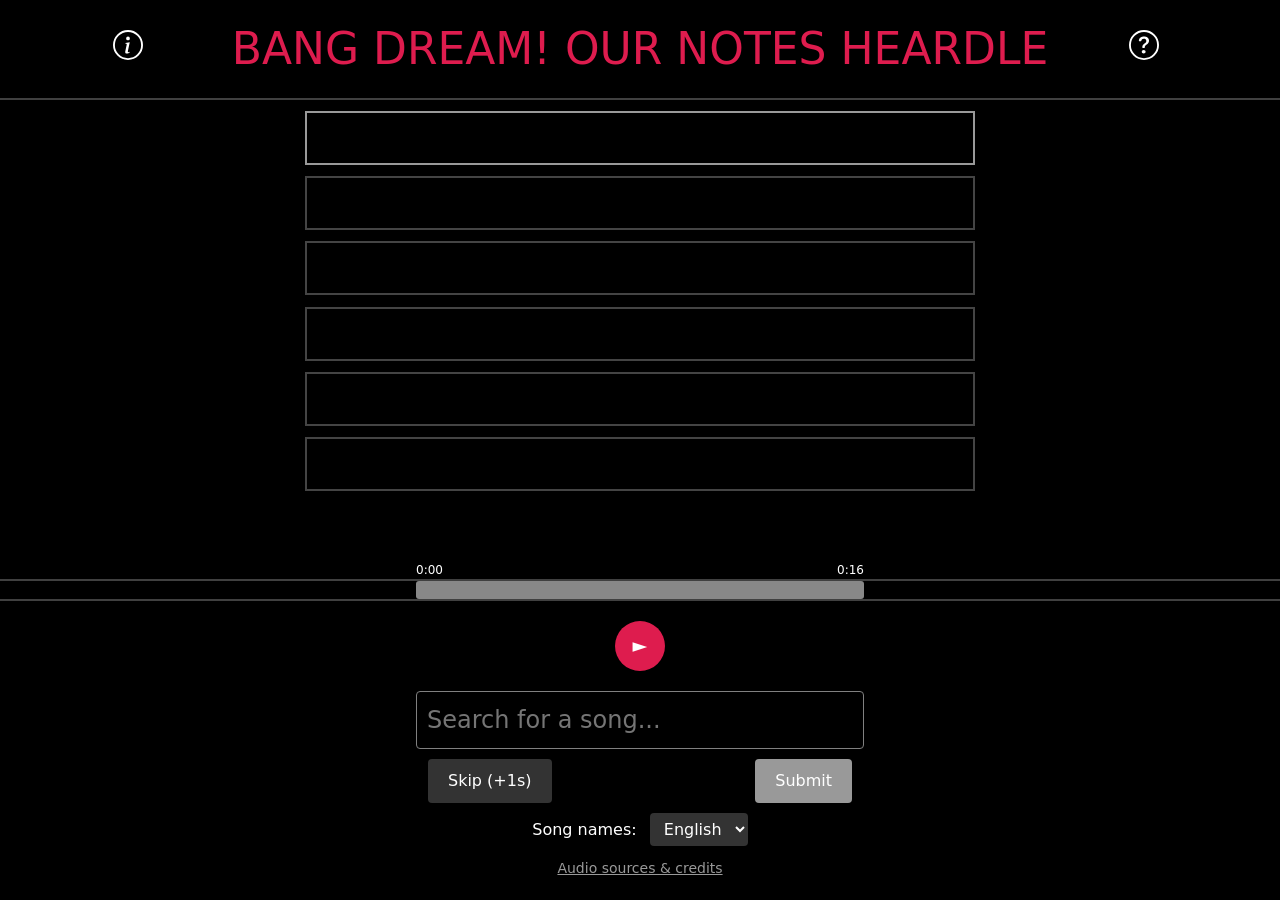
==== index.html @ afee625b "feat: initial" ====
<!DOCTYPE html>
<html lang="en">
<head>
    <meta charset="UTF-8">
    <link href="https://cdn.jsdelivr.net/npm/bootstrap@5.3.0/dist/css/bootstrap.min.css" rel="stylesheet">
    <!-- Add Bootstrap Icons CSS -->
    <link rel="stylesheet" href="https://cdn.jsdelivr.net/npm/bootstrap-icons@1.13.1/font/bootstrap-icons.min.css">
    <title>BanG Dream! Our Notes Heardle</title>
    <link rel="stylesheet" href="css/style.css">
</head>
<body>
<div class="site-header">
    <nav class="navbar navbar-expand navbar-dark bg-black">
        <div class="container-fluid">
            <div class="collapse navbar-collapse" id="navbarNav">
                <ul class="navbar-nav mx-auto">
                    <li class="nav-item navbig">
                        <a href="#" class="btn me-2 mb-2 popup-link"
                           data-bs-toggle="modal"
                           data-bs-target="#customModal"
                           data-popup-title="About"
                           data-popup-content='<p class="modal-inner"> A Heardle game for BanG Dream! Our Notes songs, covering all originals and covers from MyGO!!!!!, Ave Mujica, Mugendai MewType, millsage, and Ikka Dumb Rock!. The song list updates automatically as the game receives new tracks. Made by thesuperRL. <br><br> Have questions or bugs? DM thesuperRL on Discord. </p>'>
                            <svg xmlns="http://www.w3.org/2000/svg" width="30" height="30" fill="white"
                                 class="bi bi-info-circle" viewBox="0 0 16 16">
                                <path d="M8 15A7 7 0 1 1 8 1a7 7 0 0 1 0 14m0 1A8 8 0 1 0 8 0a8 8 0 0 0 0 16"/>
                                <path d="m8.93 6.588-2.29.287-.082.38.45.083c.294.07.352.176.288.469l-.738 3.468c-.194.897.105 1.319.808 1.319.545 0 1.178-.252 1.465-.598l.088-.416c-.2.176-.492.246-.686.246-.275 0-.375-.193-.304-.533zM9 4.5a1 1 0 1 1-2 0 1 1 0 0 1 2 0"/>
                            </svg>
                        </a>
                    </li>
                    <li class="nav-item navbig">
                        <a class="nav-link text-center nav-title" href="#">BANG DREAM! OUR NOTES HEARDLE</a>
                    </li>
                    <li class="nav-item navbig">
                        <a href="#" class="btn me-2 mb-2 popup-link"
                           data-bs-toggle="modal"
                           data-bs-target="#customModal"
                           data-popup-title="How to Play?"
                           data-popup-content='<p class="modal-inner"> Listen to the intro, then find the correct BanG Dream! Our Notes song in the list. <br><br> Skipped or incorrect attempts unlock more of the intro. <br><br> Answer in as few tries as possible and share your score! <br><br> Note: If the song does not play on the first click of the play button, try again. </p>'>
                            <svg xmlns="http://www.w3.org/2000/svg" width="30" height="30" fill="white"
                                 class="bi bi-question-circle" viewBox="0 0 16 16">
                                <path d="M8 15A7 7 0 1 1 8 1a7 7 0 0 1 0 14m0 1A8 8 0 1 0 8 0a8 8 0 0 0 0 16"/>
                                <path d="M5.255 5.786a.237.237 0 0 0 .241.247h.825c.138 0 .248-.113.266-.25.09-.656.54-1.134 1.342-1.134.686 0 1.314.343 1.314 1.168 0 .635-.374.927-.965 1.371-.673.489-1.206 1.06-1.168 1.987l.003.217a.25.25 0 0 0 .25.246h.811a.25.25 0 0 0 .25-.25v-.105c0-.718.273-.927 1.01-1.486.609-.463 1.244-.977 1.244-2.056 0-1.511-1.276-2.241-2.673-2.241-1.267 0-2.655.59-2.75 2.286m1.557 5.763c0 .533.425.927 1.01.927.609 0 1.028-.394 1.028-.927 0-.552-.42-.94-1.029-.94-.584 0-1.009.388-1.009.94"/>
                            </svg>
                        </a>
                    </li>
                </ul>
            </div>
        </div>
    </nav>
    <hr class="divider">
</div>

<main class="container nopad">
    <div class="container justify-content-center text-center">
        <div class="row mx-auto midrow">
            <div class="col-sm col-sm-middle-guessed d-flex align-items-center justify-content-center" id="guess1">
                <br>
            </div>
        </div>
        <div class="row mx-auto midrow">
            <div class="col-sm col-sm-middle d-flex align-items-center justify-content-center" id="guess2">
                <br>
            </div>
        </div>
        <div class="row mx-auto midrow">
            <div class="col-sm col-sm-middle d-flex align-items-center justify-content-center" id="guess3">
                <br>
            </div>
        </div>
        <div class="row mx-auto midrow">
            <div class="col-sm col-sm-middle d-flex align-items-center justify-content-center" id="guess4">
                <br>
            </div>
        </div>
        <div class="row mx-auto midrow">
            <div class="col-sm col-sm-middle d-flex align-items-center justify-content-center" id="guess5">
                <br>
            </div>
        </div>
        <div class="row mx-auto midrow">
            <div class="col-sm col-sm-middle d-flex align-items-center justify-content-center" id="guess6">
                <br>
            </div>
        </div>
    </div>
</main>

<footer class="text-center">
    <div class="play-btn-container">
        <div class="time-display">
            <span id="currentTime">0:00</span>
            <span id="duration">0:16</span>
        </div>
    </div>
    <hr class="divider">
    <div class="play-btn-container">
        <div class="progress-container">
            <div class="progress">
                <div id="progressBar" class="progress-bar" role="progressbar"></div>
            </div>
        </div>
    </div>
    <hr class="divider">
    <div class="text-center footerdiv">
        <div class="search-container">
            <div class="play-btn-container">
                <div class="controls">
                    <button class="btn btn-play" id="btnPlay">&#9658;</button>
                </div>
            </div>
            <input type="text" id="search-input" placeholder="Search for a song...">
            <div id="suggestions"></div>
            <div class="container justify-content-center text-center">
                <div class="row">
                    <div class="col-sm text-start">
                        <button id="skip-btn">Skip (+1s)</button>
                    </div>
                    <div class="col-sm text-end">
                        <button id="submit-btn" disabled>Submit</button>
                    </div>
                </div>
            </div>
            <div class="container justify-content-center text-center">
                <label for="lang-select" id="lang-label">Song names:</label>
                <select id="lang-select">
                    <option value="en">English</option>
                    <option value="ja">日本語</option>
                </select>
            </div>
            <div class="container justify-content-center text-center">
                <a id="credits-link" href="credits.html">Audio sources &amp; credits</a>
            </div>
        </div>
    </div>
</footer>

<!-- Bootstrap Modal -->
<div class="modal fade" id="customModal" tabindex="-1" aria-labelledby="customModalLabel" aria-hidden="true">
    <div class="modal-dialog">
        <div class="modal-content custom-modal-content">
            <div class="modal-header custom-modal-header">
                <h5 class="modal-title text-center w-100" id="customModalLabel">Modal Title</h5>
                <button type="button" class="btn-close" data-bs-dismiss="modal" aria-label="Close"></button>
            </div>
            <div class="modal-body custom-modal-body" id="customModalBody">
                Modal content will appear here...
            </div>
        </div>
    </div>
</div>

<div id="endOverlay"></div>
<div id="endPopup"></div>

<!-- Latest compiled JavaScript -->
<script src="https://cdn.jsdelivr.net/npm/bootstrap@5.3.0/dist/js/bootstrap.bundle.min.js"></script>
<script src="js/main.js"></script>
</body>
</html>
---- css/style.css ----
:root {
    /* BanG Dream! brand pink, as used on the official sites */
    --bd-pink: #de1c4e;
    --bd-pink-dark: #b5133e;
}

/* The page is exactly one viewport tall: header and footer always visible,
   and the guess rows are the only thing that can scroll. */
body {
    background-color: black;
    height: 100vh;
    overflow: hidden;
    margin: 0;
    display: grid;
    grid-template-rows: auto 1fr auto;
}

main {
    min-height: 0; /* lets the 1fr row shrink instead of pushing the footer off */
    overflow-y: auto;
}

.site-header,
footer {
    background-color: black;
}

.nav-title {
    white-space: nowrap;
    font-size: clamp(13px, 3.6vw, 44px);
    color: var(--bd-pink) !important;
}

.navcontainer {
    background-color: black;
}

.navbig {
    font-size: 300%;
    display: flex;
    align-items: center;
    padding-left: 30px;
    padding-right: 30px;
}

/* Phone widths: the 30px gutters alone would push the one-line title off screen. */
@media (max-width: 600px) {
    .navbig {
        padding-left: 2px;
        padding-right: 2px;
    }

    .navbig .popup-link {
        padding: 0;
        margin-right: 0 !important;
    }
}

.footerdiv {
    /* Content-sized: a fixed height spilled the language picker and credits
       link past the pinned footer. */
    margin: 0px;
    padding: 20px 0;
    color: white;
}

hr {
    border-width: 10px;
    margin: 0px;
    padding: 0px;
}

.midrow {
    width: 60%;
    justify-content: center;
    margin: 1%;
    font-size: 14px;
    height: 54px;
}

.col-sm-middle {
    padding: 8px;
    background-color: black;
    border-style: solid;
    border-width: 2px;
    border-color: #444444;
    color: #999999;
    height: 100%;
}

.col-sm-middle-guessed {
    padding: 8px;
    background-color: black;
    border-style: solid;
    border-width: 2px;
    border-color: #999999;
    color: #999999;
    height: 100%;
}

.search-container {
    position: relative;
    width: 35%;
    margin: auto;
}

#search-input {
    width: 100%;
    padding: 10px;
    font-size: 24px;
    border: 1px solid grey;
    border-radius: 4px;
    box-sizing: border-box;
    margin-bottom: 10px;
    background-color: black;
    color: #999999;
}

#suggestions {
    position: absolute;
    width: 100%;
    max-height: 200px;
    overflow-y: auto;
    border: 1px solid black;
    border-bottom: none;
    border-radius: 4px 4px 0 0;
    background: black;
    z-index: 1000;
    display: none;
    bottom: 100%; /* Positions above the input */
    margin-bottom: -1px; /* Aligns border with input */
    box-shadow: 0 -2px 5px rgba(0, 0, 0, 0.1);
}

.suggestion-item {
    padding: 10px;
    cursor: pointer;
}

.suggestion-item:hover {
    background-color: #333333;
}

#submit-btn {
    padding: 10px 20px;
    background-color: var(--bd-pink);
    color: white;
    border: none;
    border-radius: 4px;
    cursor: pointer;
    font-size: 16px;
    transition: background-color 0.3s;
}

#share-btn {
    padding: 10px 20px;
    background-color: var(--bd-pink);
    color: white;
    border: none;
    border-radius: 4px;
    cursor: pointer;
    font-size: 16px;
    transition: background-color 0.3s;
}

#skip-btn {
    padding: 10px 20px;
    background-color: #333333;
    color: white;
    border: none;
    border-radius: 4px;
    cursor: pointer;
    font-size: 16px;
    transition: background-color 0.3s;
}

#endless-btn {
    padding: 10px 20px;
    background-color: #999999;
    color: white;
    border: none;
    border-radius: 4px;
    cursor: pointer;
    font-size: 16px;
    transition: background-color 0.3s;
}

#lang-label {
    color: white;
    font-size: 16px;
    margin: 10px 8px 0 0;
}

#lang-select {
    padding: 6px 10px;
    background-color: #333333;
    color: white;
    border: none;
    border-radius: 4px;
    cursor: pointer;
    font-size: 16px;
    margin-top: 10px;
}

#credits-link {
    display: inline-block;
    color: #999999;
    font-size: 14px;
    margin-top: 12px;
}

#unclosablePopup a {
    color: var(--bd-pink);
}

#end-video {
    margin: 10px 0;
    border-radius: 4px;
}

.credits-intro {
    color: #cccccc;
    font-size: 14px;
    margin: 20px 0;
}

.credits-table a {
    color: var(--bd-pink);
}

#submit-btn:hover:not(:disabled) {
    background-color: var(--bd-pink-dark);
}

#submit-btn:disabled {
    background-color: #999999;
    cursor: not-allowed;
}

.valid-input {
    border-color: var(--bd-pink);
}

.play-btn-container {
    display: flex;
    flex-direction: column;
    align-items: center;
}

.btn-play {
    width: 50px;
    height: 50px;
    border-radius: 50%;
    background-color: var(--bd-pink);
    color: white;
    border: none;
    font-size: 1.2rem;
    display: flex;
    align-items: center;
    justify-content: center;
    margin-bottom: 20px;
}

.progress-container {
    width: 35%;
}

#progress-bar {
    width: 30%;
    height: 6px;
    background: black;
}

#progress {
    height: 100%;
    width: 0%;
    transition: width 0.1s linear;
}

.progress {
    height: 18px;
    border-radius: 3px;
    background-color: #888888 !important; /* Darker grey progress indicator */
}

.progress-bar {
    background-color: var(--bd-pink) !important; /* Played portion */
}

.time-display {
    display: flex;
    justify-content: space-between;
    width: 35%;
    font-size: 12px;
    color: white;
}

.divider {
    height: 2px; /* Adjust the value for desired thickness */
    background-color: white; /* Optional: Set a background color for visibility */
    border: none; /* Optional: Remove default border for cleaner look */
    margin: 0px;
    padding: 0px;
}

.nopad {
    margin-top: 0px;
    padding: 0px;
}

/* Optional custom styles */
.custom-modal-content {
    border: none;
    box-shadow: 0 5px 25px rgba(0, 0, 0, 0.2);
    background-color: #222222;
}

.custom-modal-header {
    border-bottom: none;
    padding-bottom: 0;
    color: #999999;
}

.custom-modal-body {
    padding-top: 0;
    background-color: #222222;
}

.modal-inner {
    color: #999999;
}

.btn-close {
    background-color: #999999;
    color: #222222;
}

.modal-title {
    padding: 8px;
}

p br {
    display: block; /* Makes line-height work on br */
    content: ""; /* Needed for some browsers */
    margin-bottom: 0.5em;
    line-height: 1.5;
}

#endOverlay {
    position: fixed;
    top: 0;
    left: 0;
    width: 100%;
    height: 100%;
    background-color: rgba(0, 0, 0, 0.7);
    z-index: 9998;
    display: none;
}

#endPopup {
    position: fixed;
    top: 50%;
    left: 50%;
    transform: translate(-50%, -50%);
    background-color: white;
    padding: 30px;
    border-radius: 5px;
    box-shadow: 0 0 20px rgba(0, 0, 0, 0.5);
    z-index: 9999;
    display: none;
    max-width: 80%;
    max-height: 80vh;
    overflow-y: auto;
    text-align: center;
}

#endPopup h4 {
    margin-left: auto;
    margin-right: auto;
}

body.end-popup-open {
    overflow: hidden;
}

#end-result {
    display: flex;
    align-items: center;
}

.description {
    margin-top: 15px;
}
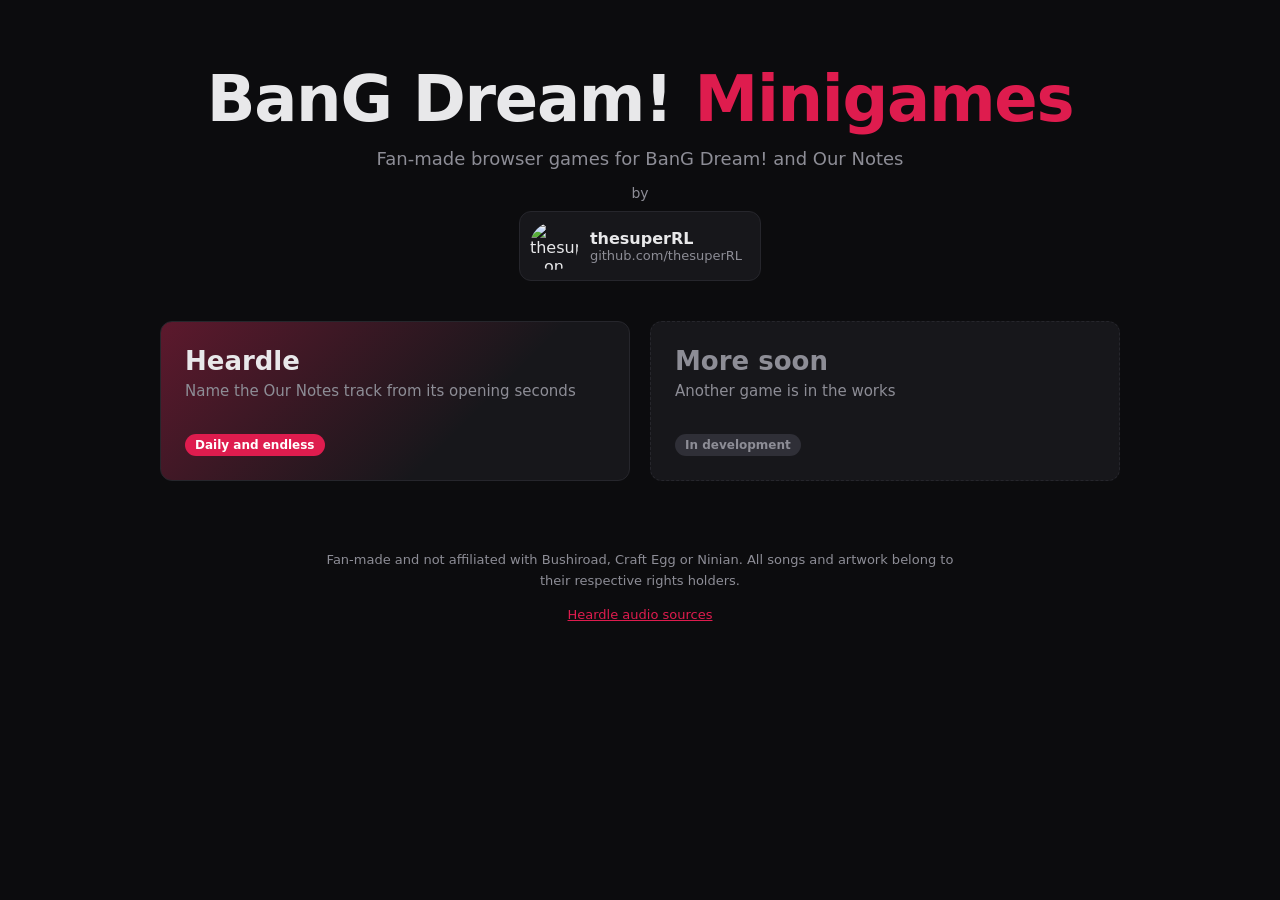
==== commit cc8b0c4c: "feat: homepage" ====
--- a/index.html
+++ b/index.html
@@ -2,158 +2,58 @@
 <html lang="en">
 <head>
     <meta charset="UTF-8">
-    <link href="https://cdn.jsdelivr.net/npm/bootstrap@5.3.0/dist/css/bootstrap.min.css" rel="stylesheet">
-    <!-- Add Bootstrap Icons CSS -->
-    <link rel="stylesheet" href="https://cdn.jsdelivr.net/npm/bootstrap-icons@1.13.1/font/bootstrap-icons.min.css">
-    <title>BanG Dream! Our Notes Heardle</title>
-    <link rel="stylesheet" href="css/style.css">
+    <meta name="viewport" content="width=device-width, initial-scale=1">
+    <title>BanG Dream! Minigames</title>
+    <meta name="description" content="Fan-made BanG Dream! minigames by thesuperRL.">
+    <link rel="stylesheet" href="home.css">
 </head>
 <body>
-<div class="site-header">
-    <nav class="navbar navbar-expand navbar-dark bg-black">
-        <div class="container-fluid">
-            <div class="collapse navbar-collapse" id="navbarNav">
-                <ul class="navbar-nav mx-auto">
-                    <li class="nav-item navbig">
-                        <a href="#" class="btn me-2 mb-2 popup-link"
-                           data-bs-toggle="modal"
-                           data-bs-target="#customModal"
-                           data-popup-title="About"
-                           data-popup-content='<p class="modal-inner"> A Heardle game for BanG Dream! Our Notes songs, covering all originals and covers from MyGO!!!!!, Ave Mujica, Mugendai MewType, millsage, and Ikka Dumb Rock!. The song list updates automatically as the game receives new tracks. Made by thesuperRL. <br><br> Have questions or bugs? DM thesuperRL on Discord. </p>'>
-                            <svg xmlns="http://www.w3.org/2000/svg" width="30" height="30" fill="white"
-                                 class="bi bi-info-circle" viewBox="0 0 16 16">
-                                <path d="M8 15A7 7 0 1 1 8 1a7 7 0 0 1 0 14m0 1A8 8 0 1 0 8 0a8 8 0 0 0 0 16"/>
-                                <path d="m8.93 6.588-2.29.287-.082.38.45.083c.294.07.352.176.288.469l-.738 3.468c-.194.897.105 1.319.808 1.319.545 0 1.178-.252 1.465-.598l.088-.416c-.2.176-.492.246-.686.246-.275 0-.375-.193-.304-.533zM9 4.5a1 1 0 1 1-2 0 1 1 0 0 1 2 0"/>
-                            </svg>
-                        </a>
-                    </li>
-                    <li class="nav-item navbig">
-                        <a class="nav-link text-center nav-title" href="#">BANG DREAM! OUR NOTES HEARDLE</a>
-                    </li>
-                    <li class="nav-item navbig">
-                        <a href="#" class="btn me-2 mb-2 popup-link"
-                           data-bs-toggle="modal"
-                           data-bs-target="#customModal"
-                           data-popup-title="How to Play?"
-                           data-popup-content='<p class="modal-inner"> Listen to the intro, then find the correct BanG Dream! Our Notes song in the list. <br><br> Skipped or incorrect attempts unlock more of the intro. <br><br> Answer in as few tries as possible and share your score! <br><br> Note: If the song does not play on the first click of the play button, try again. </p>'>
-                            <svg xmlns="http://www.w3.org/2000/svg" width="30" height="30" fill="white"
-                                 class="bi bi-question-circle" viewBox="0 0 16 16">
-                                <path d="M8 15A7 7 0 1 1 8 1a7 7 0 0 1 0 14m0 1A8 8 0 1 0 8 0a8 8 0 0 0 0 16"/>
-                                <path d="M5.255 5.786a.237.237 0 0 0 .241.247h.825c.138 0 .248-.113.266-.25.09-.656.54-1.134 1.342-1.134.686 0 1.314.343 1.314 1.168 0 .635-.374.927-.965 1.371-.673.489-1.206 1.06-1.168 1.987l.003.217a.25.25 0 0 0 .25.246h.811a.25.25 0 0 0 .25-.25v-.105c0-.718.273-.927 1.01-1.486.609-.463 1.244-.977 1.244-2.056 0-1.511-1.276-2.241-2.673-2.241-1.267 0-2.655.59-2.75 2.286m1.557 5.763c0 .533.425.927 1.01.927.609 0 1.028-.394 1.028-.927 0-.552-.42-.94-1.029-.94-.584 0-1.009.388-1.009.94"/>
-                            </svg>
-                        </a>
-                    </li>
-                </ul>
-            </div>
-        </div>
-    </nav>
-    <hr class="divider">
-</div>
+<header class="hero">
+    <h1 class="wordmark">BanG Dream!<span class="wordmark-accent">Minigames</span></h1>
+    <p class="tagline">Fan-made browser games for BanG Dream! and Our Notes</p>
+    <p class="byline">by</p>
+    <a class="gh-card" href="https://github.com/thesuperRL" target="_blank" rel="noopener">
+        <img class="gh-avatar" src="https://github.com/thesuperRL.png?size=96"
+             alt="thesuperRL on GitHub" width="48" height="48" loading="lazy">
+        <span class="gh-text">
+            <span class="gh-name">thesuperRL</span>
+            <span class="gh-meta" id="gh-meta">github.com/thesuperRL</span>
+        </span>
+    </a>
+</header>
 
-<main class="container nopad">
-    <div class="container justify-content-center text-center">
-        <div class="row mx-auto midrow">
-            <div class="col-sm col-sm-middle-guessed d-flex align-items-center justify-content-center" id="guess1">
-                <br>
-            </div>
-        </div>
-        <div class="row mx-auto midrow">
-            <div class="col-sm col-sm-middle d-flex align-items-center justify-content-center" id="guess2">
-                <br>
-            </div>
-        </div>
-        <div class="row mx-auto midrow">
-            <div class="col-sm col-sm-middle d-flex align-items-center justify-content-center" id="guess3">
-                <br>
-            </div>
-        </div>
-        <div class="row mx-auto midrow">
-            <div class="col-sm col-sm-middle d-flex align-items-center justify-content-center" id="guess4">
-                <br>
-            </div>
-        </div>
-        <div class="row mx-auto midrow">
-            <div class="col-sm col-sm-middle d-flex align-items-center justify-content-center" id="guess5">
-                <br>
-            </div>
-        </div>
-        <div class="row mx-auto midrow">
-            <div class="col-sm col-sm-middle d-flex align-items-center justify-content-center" id="guess6">
-                <br>
-            </div>
-        </div>
+<main class="grid">
+    <a class="card card-heardle" href="heardle/">
+        <span class="card-name">Heardle</span>
+        <span class="card-desc">Name the Our Notes track from its opening seconds</span>
+        <span class="card-tag">Daily and endless</span>
+    </a>
+
+    <div class="card card-soon" aria-disabled="true">
+        <span class="card-name">More soon</span>
+        <span class="card-desc">Another game is in the works</span>
+        <span class="card-tag">In development</span>
     </div>
 </main>
 
-<footer class="text-center">
-    <div class="play-btn-container">
-        <div class="time-display">
-            <span id="currentTime">0:00</span>
-            <span id="duration">0:16</span>
-        </div>
-    </div>
-    <hr class="divider">
-    <div class="play-btn-container">
-        <div class="progress-container">
-            <div class="progress">
-                <div id="progressBar" class="progress-bar" role="progressbar"></div>
-            </div>
-        </div>
-    </div>
-    <hr class="divider">
-    <div class="text-center footerdiv">
-        <div class="search-container">
-            <div class="play-btn-container">
-                <div class="controls">
-                    <button class="btn btn-play" id="btnPlay">&#9658;</button>
-                </div>
-            </div>
-            <input type="text" id="search-input" placeholder="Search for a song...">
-            <div id="suggestions"></div>
-            <div class="container justify-content-center text-center">
-                <div class="row">
-                    <div class="col-sm text-start">
-                        <button id="skip-btn">Skip (+1s)</button>
-                    </div>
-                    <div class="col-sm text-end">
-                        <button id="submit-btn" disabled>Submit</button>
-                    </div>
-                </div>
-            </div>
-            <div class="container justify-content-center text-center">
-                <label for="lang-select" id="lang-label">Song names:</label>
-                <select id="lang-select">
-                    <option value="en">English</option>
-                    <option value="ja">日本語</option>
-                </select>
-            </div>
-            <div class="container justify-content-center text-center">
-                <a id="credits-link" href="credits.html">Audio sources &amp; credits</a>
-            </div>
-        </div>
-    </div>
+<footer class="site-footer">
+    <p>Fan-made and not affiliated with Bushiroad, Craft Egg or Ninian. All songs and
+        artwork belong to their respective rights holders.</p>
+    <p><a href="heardle/credits.html">Heardle audio sources</a></p>
 </footer>
 
-<!-- Bootstrap Modal -->
-<div class="modal fade" id="customModal" tabindex="-1" aria-labelledby="customModalLabel" aria-hidden="true">
-    <div class="modal-dialog">
-        <div class="modal-content custom-modal-content">
-            <div class="modal-header custom-modal-header">
-                <h5 class="modal-title text-center w-100" id="customModalLabel">Modal Title</h5>
-                <button type="button" class="btn-close" data-bs-dismiss="modal" aria-label="Close"></button>
-            </div>
-            <div class="modal-body custom-modal-body" id="customModalBody">
-                Modal content will appear here...
-            </div>
-        </div>
-    </div>
-</div>
-
-<div id="endOverlay"></div>
-<div id="endPopup"></div>
-
-<!-- Latest compiled JavaScript -->
-<script src="https://cdn.jsdelivr.net/npm/bootstrap@5.3.0/dist/js/bootstrap.bundle.min.js"></script>
-<script src="js/main.js"></script>
+<script>
+    // Fill in the live profile line. The static text above stands in when the
+    // call fails or the unauthenticated rate limit is hit, so nothing breaks.
+    fetch('https://api.github.com/users/thesuperRL')
+        .then(r => r.ok ? r.json() : Promise.reject(r.status))
+        .then(u => {
+            const bits = [];
+            if (u.bio) bits.push(u.bio);
+            bits.push(`${u.public_repos} repos`, `${u.followers} followers`);
+            document.getElementById('gh-meta').textContent = bits.join(' \u00b7 ');
+        })
+        .catch(() => {});
+</script>
 </body>
-</html>+</html>
--- a/home.css
+++ b/home.css
@@ -0,0 +1,176 @@
+:root {
+    --bd-pink: #de1c4e;
+    --bd-pink-dark: #b5133e;
+    --bg: #0c0c0e;
+    --card: #17171b;
+    --text: #e8e8ea;
+    --muted: #8d8d96;
+}
+
+* {
+    box-sizing: border-box;
+}
+
+body {
+    margin: 0;
+    min-height: 100vh;
+    background-color: var(--bg);
+    color: var(--text);
+    font-family: system-ui, -apple-system, "Segoe UI", Roboto, sans-serif;
+    display: flex;
+    flex-direction: column;
+    align-items: center;
+    padding: 0 20px 40px;
+}
+
+.hero {
+    text-align: center;
+    padding: 64px 0 40px;
+}
+
+.wordmark {
+    margin: 0;
+    font-size: clamp(32px, 7vw, 64px);
+    font-weight: 800;
+    letter-spacing: -0.02em;
+    line-height: 1.1;
+}
+
+/* Second half of the wordmark, pushed onto its own line on narrow screens. */
+.wordmark-accent {
+    color: var(--bd-pink);
+    margin-left: 0.35em;
+}
+
+.tagline {
+    margin: 14px 0 4px;
+    color: var(--muted);
+    font-size: clamp(14px, 2.2vw, 18px);
+}
+
+.byline {
+    margin: 16px 0 10px;
+    color: var(--muted);
+    font-size: 14px;
+}
+
+/* Profile card, filled in from the GitHub API with a static fallback. */
+.gh-card {
+    display: inline-flex;
+    align-items: center;
+    gap: 12px;
+    padding: 10px 18px 10px 10px;
+    border-radius: 12px;
+    border: 1px solid #26262c;
+    background-color: var(--card);
+    text-decoration: none;
+    color: inherit;
+    transition: border-color 0.15s ease;
+}
+
+.gh-card:hover {
+    border-color: var(--bd-pink);
+}
+
+.gh-avatar {
+    border-radius: 50%;
+    display: block;
+}
+
+.gh-text {
+    display: flex;
+    flex-direction: column;
+    align-items: flex-start;
+    text-align: left;
+}
+
+.gh-name {
+    font-weight: 700;
+    font-size: 16px;
+}
+
+.gh-meta {
+    color: var(--muted);
+    font-size: 13px;
+}
+
+.grid {
+    width: 100%;
+    max-width: 960px;
+    display: grid;
+    grid-template-columns: repeat(auto-fit, minmax(260px, 1fr));
+    gap: 20px;
+}
+
+.card {
+    display: flex;
+    flex-direction: column;
+    gap: 6px;
+    min-height: 160px;
+    padding: 24px;
+    border-radius: 12px;
+    border: 1px solid #26262c;
+    background-color: var(--card);
+    color: inherit;
+    text-decoration: none;
+    transition: transform 0.15s ease, border-color 0.15s ease;
+}
+
+/* Each game gets its own wash so the tiles stay distinguishable as more land. */
+.card-heardle {
+    background-image: linear-gradient(135deg, rgba(222, 28, 78, 0.35), transparent 65%);
+}
+
+.card:not(.card-soon):hover {
+    transform: translateY(-4px);
+    border-color: var(--bd-pink);
+}
+
+.card-name {
+    font-size: 26px;
+    font-weight: 700;
+}
+
+.card-desc {
+    color: var(--muted);
+    font-size: 15px;
+    flex-grow: 1;
+}
+
+.card-tag {
+    align-self: flex-start;
+    padding: 4px 10px;
+    border-radius: 999px;
+    background-color: var(--bd-pink);
+    color: white;
+    font-size: 12px;
+    font-weight: 600;
+}
+
+.card-soon {
+    border-style: dashed;
+    cursor: default;
+}
+
+.card-soon .card-name,
+.card-soon .card-desc {
+    color: var(--muted);
+}
+
+.card-soon .card-tag {
+    background-color: #2f2f37;
+    color: var(--muted);
+}
+
+.site-footer {
+    max-width: 640px;
+    margin-top: 56px;
+    text-align: center;
+    color: var(--muted);
+    font-size: 13px;
+    line-height: 1.6;
+}
+
+.site-footer a {
+    color: var(--bd-pink);
+}
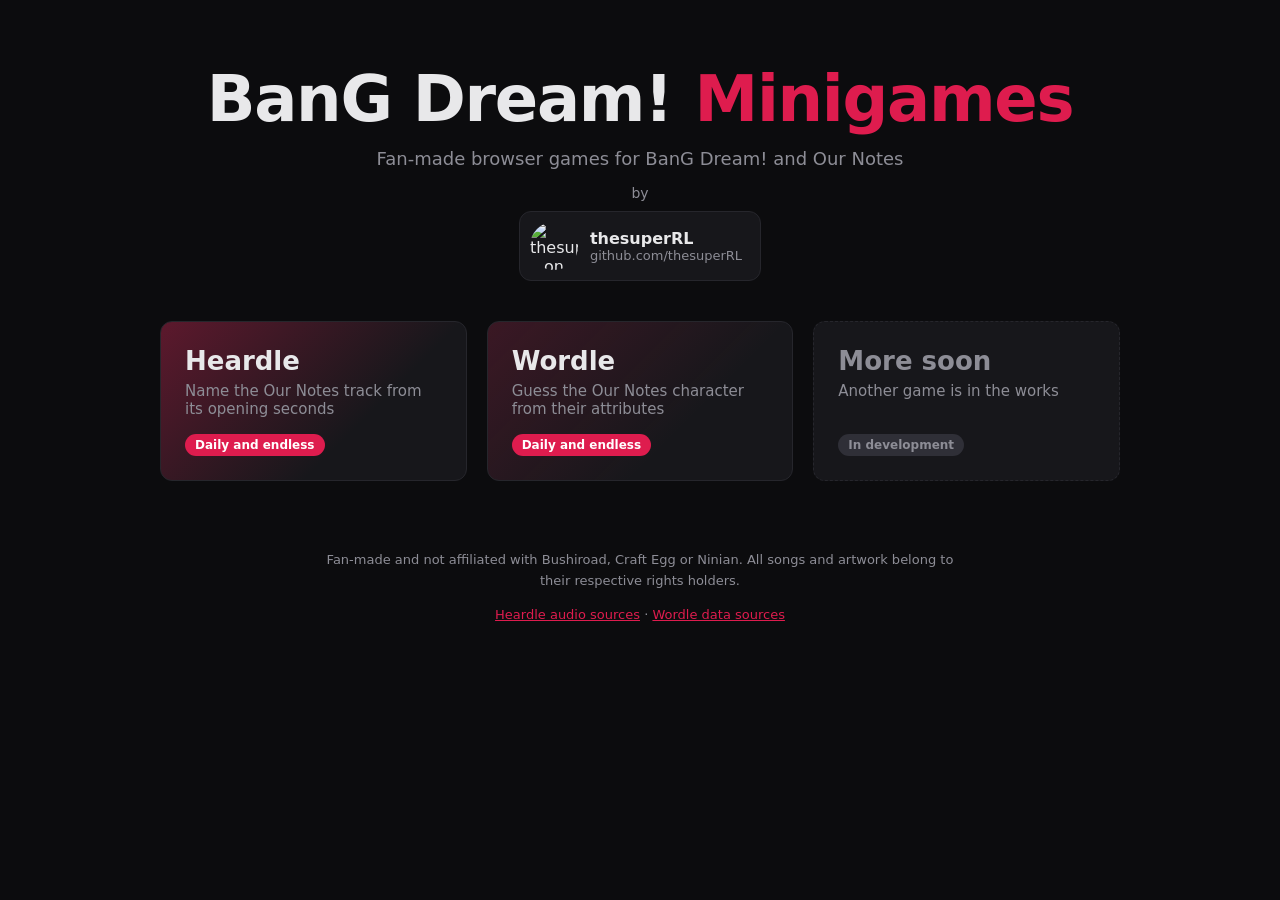
==== commit 9c473fda: "feat: new game and restructre" ====
--- a/index.html
+++ b/index.html
@@ -6,6 +6,7 @@
     <title>BanG Dream! Minigames</title>
     <meta name="description" content="Fan-made BanG Dream! minigames by thesuperRL.">
     <link rel="stylesheet" href="home.css">
+    <link rel="icon" type="image/svg+xml" href="favicon.svg">
 </head>
 <body>
 <header class="hero">
@@ -29,6 +30,12 @@
         <span class="card-tag">Daily and endless</span>
     </a>
 
+    <a class="card card-wordle" href="wordle/">
+        <span class="card-name">Wordle</span>
+        <span class="card-desc">Guess the Our Notes character from their attributes</span>
+        <span class="card-tag">Daily and endless</span>
+    </a>
+
     <div class="card card-soon" aria-disabled="true">
         <span class="card-name">More soon</span>
         <span class="card-desc">Another game is in the works</span>
@@ -39,7 +46,8 @@
 <footer class="site-footer">
     <p>Fan-made and not affiliated with Bushiroad, Craft Egg or Ninian. All songs and
         artwork belong to their respective rights holders.</p>
-    <p><a href="heardle/credits.html">Heardle audio sources</a></p>
+    <p><a href="heardle/credits.html">Heardle audio sources</a>
+        &middot; <a href="wordle/credits.html">Wordle data sources</a></p>
 </footer>
 
 <script>
--- a/home.css
+++ b/home.css
@@ -121,6 +121,10 @@
     background-image: linear-gradient(135deg, rgba(222, 28, 78, 0.35), transparent 65%);
 }
 
+.card-wordle {
+    background-image: linear-gradient(135deg, rgba(222, 28, 78, 0.18), transparent 65%);
+}
+
 .card:not(.card-soon):hover {
     transform: translateY(-4px);
     border-color: var(--bd-pink);
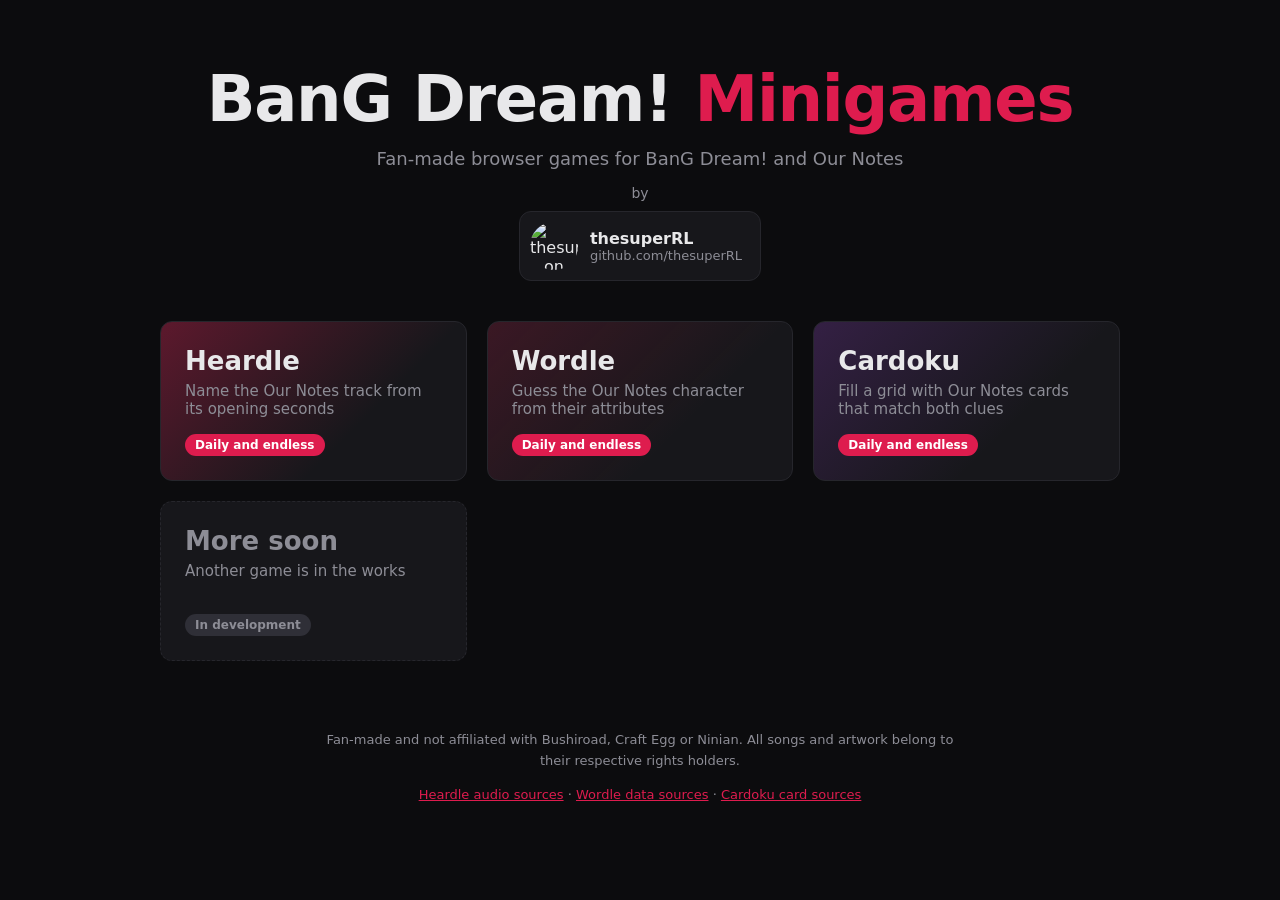
==== commit 42bfdc6b: "feat: cardoku" ====
--- a/index.html
+++ b/index.html
@@ -36,6 +36,12 @@
         <span class="card-tag">Daily and endless</span>
     </a>
 
+    <a class="card card-cardoku" href="cardoku/">
+        <span class="card-name">Cardoku</span>
+        <span class="card-desc">Fill a grid with Our Notes cards that match both clues</span>
+        <span class="card-tag">Daily and endless</span>
+    </a>
+
     <div class="card card-soon" aria-disabled="true">
         <span class="card-name">More soon</span>
         <span class="card-desc">Another game is in the works</span>
@@ -47,7 +53,8 @@
     <p>Fan-made and not affiliated with Bushiroad, Craft Egg or Ninian. All songs and
         artwork belong to their respective rights holders.</p>
     <p><a href="heardle/credits.html">Heardle audio sources</a>
-        &middot; <a href="wordle/credits.html">Wordle data sources</a></p>
+        &middot; <a href="wordle/credits.html">Wordle data sources</a>
+        &middot; <a href="cardoku/credits.html">Cardoku card sources</a></p>
 </footer>
 
 <script>
--- a/home.css
+++ b/home.css
@@ -125,6 +125,10 @@
     background-image: linear-gradient(135deg, rgba(222, 28, 78, 0.18), transparent 65%);
 }
 
+.card-cardoku {
+    background-image: linear-gradient(135deg, rgba(106, 48, 144, 0.35), transparent 65%);
+}
+
 .card:not(.card-soon):hover {
     transform: translateY(-4px);
     border-color: var(--bd-pink);
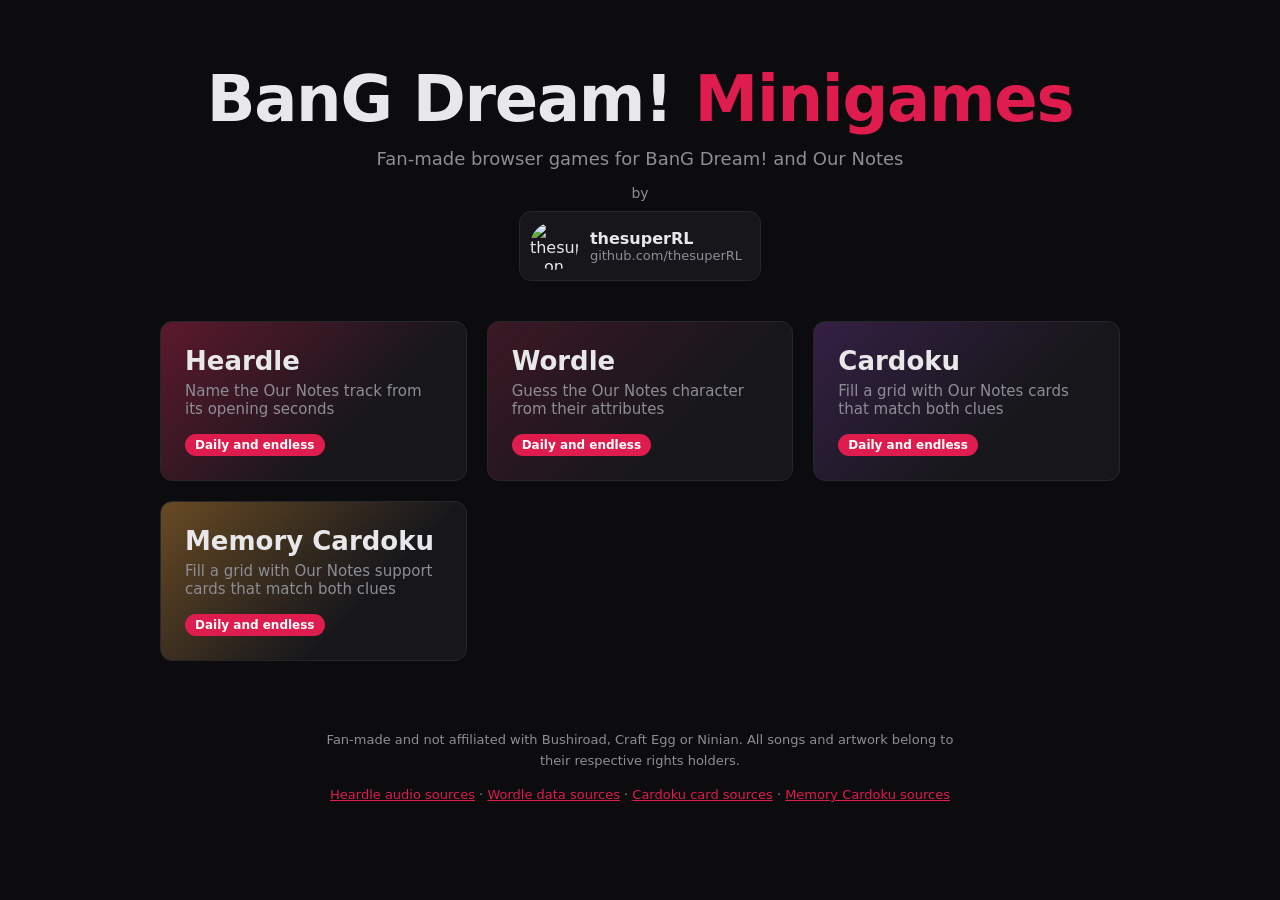
==== commit 9f0209e7: "feat: memory cardoku" ====
--- a/index.html
+++ b/index.html
@@ -42,11 +42,11 @@
         <span class="card-tag">Daily and endless</span>
     </a>
 
-    <div class="card card-soon" aria-disabled="true">
-        <span class="card-name">More soon</span>
-        <span class="card-desc">Another game is in the works</span>
-        <span class="card-tag">In development</span>
-    </div>
+    <a class="card card-mcardoku" href="memory-cardoku/">
+        <span class="card-name">Memory Cardoku</span>
+        <span class="card-desc">Fill a grid with Our Notes support cards that match both clues</span>
+        <span class="card-tag">Daily and endless</span>
+    </a>
 </main>
 
 <footer class="site-footer">
@@ -54,7 +54,8 @@
         artwork belong to their respective rights holders.</p>
     <p><a href="heardle/credits.html">Heardle audio sources</a>
         &middot; <a href="wordle/credits.html">Wordle data sources</a>
-        &middot; <a href="cardoku/credits.html">Cardoku card sources</a></p>
+        &middot; <a href="cardoku/credits.html">Cardoku card sources</a>
+        &middot; <a href="memory-cardoku/credits.html">Memory Cardoku sources</a></p>
 </footer>
 
 <script>
--- a/home.css
+++ b/home.css
@@ -129,6 +129,10 @@
     background-image: linear-gradient(135deg, rgba(106, 48, 144, 0.35), transparent 65%);
 }
 
+.card-mcardoku {
+    background-image: linear-gradient(135deg, rgba(255, 170, 51, 0.35), transparent 65%);
+}
+
 .card:not(.card-soon):hover {
     transform: translateY(-4px);
     border-color: var(--bd-pink);
